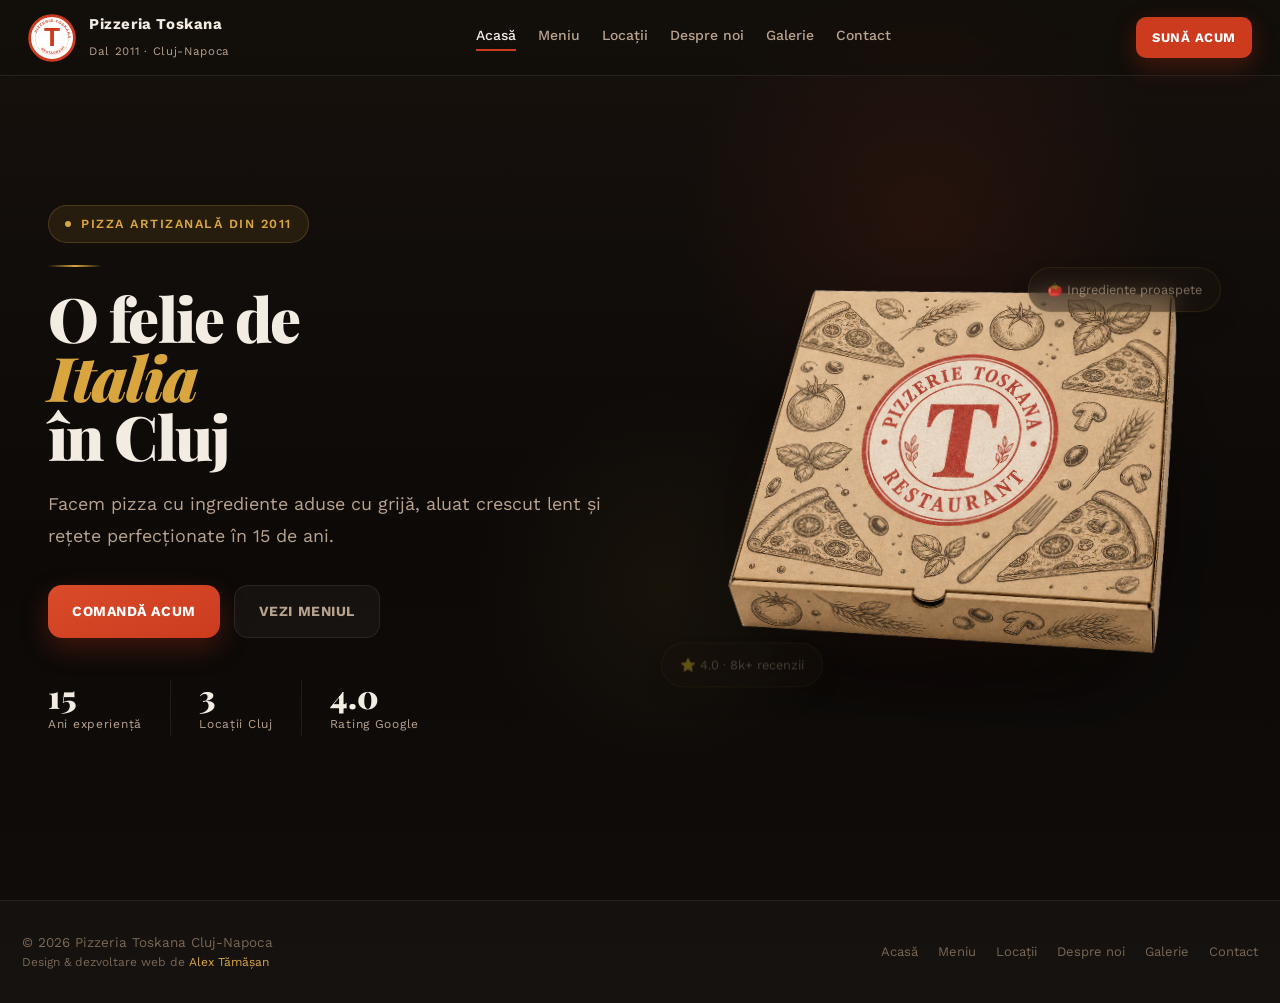
==== index.html @ be170513 "Fix HTML encoding issues in index.html" ====
<!DOCTYPE html>
<html lang="ro">
<head>
  <meta charset="UTF-8" />
  <meta name="viewport" content="width=device-width, initial-scale=1.0" />
  <title>Acasă — Pizzeria Toskana</title>
  <link rel="preconnect" href="https://fonts.googleapis.com">
  <link rel="preconnect" href="https://fonts.gstatic.com" crossorigin>
  <link href="https://fonts.googleapis.com/css2?family=Playfair+Display:ital,wght@0,700;0,900;1,700&family=Work+Sans:wght@300;400;500;600;700&display=swap" rel="stylesheet">
  <script src="https://cdnjs.cloudflare.com/ajax/libs/gsap/3.12.5/gsap.min.js"></script>
  <link rel="stylesheet" href="style.css" />
</head>
<body>
  <nav>
  <div class="nav-inner">
    <a href="index.html" class="brand">
      <svg class="brand-logo" viewBox="0 0 120 120" xmlns="http://www.w3.org/2000/svg" aria-label="Toskana">
        <circle cx="60" cy="60" r="56" fill="white" stroke="#cc3b1e" stroke-width="7"/>
        <circle cx="60" cy="60" r="42" fill="none" stroke="#cc3b1e" stroke-width="2" opacity=".2"/>
        <defs>
          <path id="bTA" d="M 20 60 A 40 40 0 0 1 100 60"/>
          <path id="bBA" d="M 20 60 A 40 40 0 0 0 100 60"/>
        </defs>
        <text x="60" y="79" text-anchor="middle" font-size="66" font-weight="900" font-family="Arial Black,Arial" fill="#cc3b1e">T</text>
        <text font-size="9.5" font-family="Arial,sans-serif" font-weight="700" letter-spacing="1.4" fill="#cc3b1e">
          <textPath href="#bTA" startOffset="10%">PIZZERIE TOSKANA</textPath>
        </text>
        <text font-size="8.8" font-family="Arial,sans-serif" font-weight="700" letter-spacing="1.1" fill="#cc3b1e">
          <textPath href="#bBA" startOffset="25%">RESTAURANT</textPath>
        </text>
      </svg>
      <div class="brand-text">
        <strong>Pizzeria Toskana</strong>
        <small>Dal 2011 · Cluj-Napoca</small>
      </div>
    </a>
    <div class="nav-links">
      <a href="index.html" class="active">Acasă</a>
      <a href="meniu.html">Meniu</a>
      <a href="locatii.html">Locații</a>
      <a href="despre.html">Despre noi</a>
      <a href="galerie.html">Galerie</a>
      <a href="contact.html">Contact</a>
    </div>
    <a href="tel:+40264000000" class="nav-cta">Sună acum</a>
    <button class="hamburger" id="hamburger" aria-label="Deschide meniu">
  <span></span>
  <span></span>
  <span></span>
</button>
  </div>
</nav>

  <section class="hero">
    <div class="hero-left">
      <div class="eyebrow">Pizza artizanală din 2011</div>
      <div class="gold-line"></div> 
      <h1>
        <span class="break">O felie de</span>
        <em>Italia</em>
        <span class="break">în Cluj</span>
      </h1>
      <p class="hero-lead">Facem pizza cu ingrediente aduse cu grijă, aluat crescut lent și rețete perfecționate în 15 de ani.</p>
      <div class="hero-actions">
        <a href="comanda.html" class="btn btn-primary">Comandă acum</a>
        <a href="meniu.html" class="btn btn-ghost">Vezi meniul</a>
      </div>
      <div class="hero-stats">
        <div class="stat"><div class="n">15</div><div class="l">Ani experiență</div></div>
        <div class="stat-div"></div>
        <div class="stat"><div class="n">3</div><div class="l">Locații Cluj</div></div>
        <div class="stat-div"></div>
        <div class="stat"><div class="n">4.0</div><div class="l">Rating Google</div></div>
      </div>
    </div>
    <div class="hero-right">
      <div class="box-stage">
        <div class="scene-glow"></div>
        <div class="box-shadow-floor"></div>
        <div class="pill-badge pill-1">🍅 Ingrediente proaspete</div>
        <div class="pill-badge pill-2">⭐ 4.0 · 8k+ recenzii</div>
        <div class="pizza-box-wrap">
          <img src="image.jpg" alt="Cutie pizza Toskana" width="768" height="768" class="pizza-box-image" />
        </div>
      </div>
    </div>
  </section>

<footer>
  <div class="footer-left">
    <p>© 2026 Pizzeria Toskana Cluj-Napoca</p>
    <p style="color:var(--faint);font-size:12px">Design & dezvoltare web de <span style="color:var(--gold)">Alex Tămășan</span></p>
  </div>
  <div class="footer-links">
    <a href="index.html">Acasă</a>
    <a href="meniu.html">Meniu</a>
    <a href="locatii.html">Locații</a>
    <a href="despre.html">Despre noi</a>
    <a href="galerie.html">Galerie</a>
    <a href="contact.html">Contact</a>
  </div>
</footer>

  <script>
  (function () {
    var burger = document.getElementById('hamburger');
    var navLinks = document.querySelector('.nav-links');
    if (burger && navLinks) {
      burger.addEventListener('click', function () {
        burger.classList.toggle('open');
        navLinks.classList.toggle('open');
      });
      navLinks.querySelectorAll('a').forEach(function (a) {
        a.addEventListener('click', function () {
          burger.classList.remove('open');
          navLinks.classList.remove('open');
        });
      });
    }
  })();
</script>

<script src="https://cdnjs.cloudflare.com/ajax/libs/gsap/3.12.5/gsap.min.js"></script>
<script>
  const intro = gsap.timeline({ delay: 0.2 });
  intro
    .from('.hero-left > *', { y: 22, opacity: 0, stagger: 0.1, duration: 0.72, ease: 'power3.out' })
    .from('.pizza-box-wrap', { y: 30, opacity: 0, duration: 0.95, ease: 'back.out(1.14)' }, '-=0.45')
    .from('.pill-badge', { y: 14, opacity: 0, stagger: 0.08, duration: 0.5, ease: 'power2.out' }, '-=0.35');

  gsap.to('.pizza-box-wrap', { y: -10, rotateZ: -1.2, duration: 3.1, ease: 'sine.inOut', repeat: -1, yoyo: true });
  gsap.to('.box-shadow-floor', { scaleX: 0.94, opacity: 0.78, duration: 3.1, ease: 'sine.inOut', repeat: -1, yoyo: true });
  gsap.to('.pizza-box-image', { rotateY: -5.5, rotateX: 8.5, duration: 3.1, ease: 'sine.inOut', repeat: -1, yoyo: true });
</script>
</body>
</html>
---- style.css ----
*, *::before, *::after { box-sizing: border-box; margin: 0; padding: 0; }
html { scroll-behavior: smooth; -webkit-font-smoothing: antialiased; }

:root {
  --bg: #100d0a; --bg2: #17110d; --bg3: #0c0907;
  --text: #f3ece3; --muted: #b8a38f; --faint: #7a6755;
  --red: #cc3b1e; --red2: #a82d14; --gold: #d8a53e;
  --line: rgba(255,255,255,.08); --lineg: rgba(216,165,62,.18);
  --shadow: 0 30px 80px rgba(0,0,0,.45);
  --font-d: 'Playfair Display', Georgia, serif;
  --font-b: 'Work Sans', sans-serif;
  --ease: cubic-bezier(.16,1,.3,1);
}

body {
  background:
    radial-gradient(circle at 72% 22%, rgba(204,59,30,.10), transparent 20%),
    radial-gradient(circle at 52% 58%, rgba(216,165,62,.06), transparent 22%),
    linear-gradient(180deg, var(--bg2), var(--bg3) 55%, var(--bg));
  color: var(--text); font-family: var(--font-b);
  overflow-x: hidden; line-height: 1.65; min-height: 100vh;
}

nav {
  position: fixed; top: 0; left: 0; width: 100%; z-index: 100;
  backdrop-filter: blur(18px) saturate(1.4);
  background: rgba(16,13,10,.55); border-bottom: 1px solid var(--line);
}

.nav-inner {
  max-width: 1280px; margin: 0 auto; padding: 12px 28px;
  display: flex; align-items: center; justify-content: space-between; gap: 24px;
}

.brand {
  display: flex; align-items: center; gap: 13px;
  text-decoration: none; color: var(--text); white-space: nowrap;
}

.brand-logo { width: 48px; height: 48px; flex-shrink: 0; }

.brand-text strong {
  display: block; font-size: 15px; font-weight: 700; letter-spacing: .04em;
}

.brand-text small {
  font-size: 11.5px; color: var(--muted); letter-spacing: .06em;
}

.nav-links { display: flex; gap: 22px; }

.nav-links a {
  color: var(--muted); text-decoration: none; font-size: 14px; font-weight: 500;
  transition: color .2s; padding-bottom: 2px; border-bottom: 2px solid transparent;
}

.nav-links a:hover { color: var(--text); }
.nav-links a.active { color: var(--text); border-bottom-color: var(--red); }

.nav-cta {
  background: var(--red); color: #fff; padding: 10px 16px; border-radius: 10px;
  font-size: 13px; font-weight: 700; letter-spacing: .04em; text-transform: uppercase;
  text-decoration: none; transition: .2s;
  box-shadow: 0 8px 24px rgba(204,59,30,.28); white-space: nowrap;
}

.nav-cta:hover { background: var(--red2); transform: translateY(-1px); }

/* HERO */
.hero {
  min-height: 100vh; max-width: 1380px; margin: 0 auto;
  padding: 110px 48px 70px;
  display: grid; grid-template-columns: 1.02fr .98fr; align-items: center; gap: 42px;
}

.hero-left { display: flex; flex-direction: column; align-items: flex-start; }

.eyebrow {
  display: inline-flex; align-items: center; gap: 10px; width: fit-content;
  margin-bottom: 22px; padding: 8px 16px; border-radius: 999px;
  font-size: 12.5px; letter-spacing: .12em; text-transform: uppercase; font-weight: 600;
  color: var(--gold); background: rgba(216,165,62,.1); border: 1px solid rgba(216,165,62,.22);
}

.eyebrow::before {
  content: ""; width: 6px; height: 6px; border-radius: 50%;
  background: var(--gold); display: block;
}

h1 {
  font-family: var(--font-d); font-weight: 900;
  font-size: clamp(2.7rem, 4.8vw, 5.9rem);
  line-height: .96; letter-spacing: -.03em; margin-bottom: 22px;
}

h1 em { color: var(--gold); font-style: italic; }
h1 .break { display: block; }

.hero-lead {
  color: var(--muted); font-size: clamp(1rem,1.4vw,1.12rem);
  max-width: 52ch; line-height: 1.76; margin-bottom: 34px;
}

.hero-actions { display: flex; gap: 14px; flex-wrap: wrap; margin-bottom: 42px; }

.btn {
  display: inline-flex; align-items: center; justify-content: center; gap: 9px;
  padding: 14px 24px; border-radius: 14px; font-size: 14px; font-weight: 700;
  letter-spacing: .04em; text-transform: uppercase; text-decoration: none;
  border: none; cursor: pointer; transition: all .22s var(--ease);
}

.btn-primary {
  background: linear-gradient(160deg,#d94b2a,var(--red));
  color: #fff; box-shadow: 0 10px 28px rgba(204,59,30,.28);
}

.btn-primary:hover {
  transform: translateY(-2px);
  box-shadow: 0 16px 34px rgba(204,59,30,.36);
}

.btn-ghost {
  background: rgba(255,255,255,.04); color: var(--muted); border: 1px solid var(--line);
}

.btn-ghost:hover { background: rgba(255,255,255,.07); color: var(--text); }

.hero-stats { display: flex; gap: 28px; flex-wrap: wrap; }

.stat .n {
  font-family: var(--font-d); font-size: 2rem; font-weight: 900; line-height: 1;
}

.stat .l {
  font-size: 12px; color: var(--muted); letter-spacing: .06em; margin-top: 3px;
}

.stat-div { width: 1px; background: var(--line); }

.hero-right {
  position: relative; display: flex; align-items: center; justify-content: center; min-height: 560px;
}

.box-stage {
  position: relative; width: min(720px,100%);
  display: flex; align-items: center; justify-content: center; perspective: 1600px;
}

.scene-glow {
  position: absolute; inset: 10% 6% 8% 6%;
  background: radial-gradient(circle at 50% 60%, rgba(204,59,30,.16) 0%, rgba(204,59,30,.08) 24%, transparent 62%);
  filter: blur(18px); pointer-events: none;
}

.box-shadow-floor {
  position: absolute; bottom: 9%; width: 66%; height: 56px; border-radius: 999px;
  background: radial-gradient(ellipse at center, rgba(0,0,0,.42) 0%, rgba(0,0,0,.18) 45%, transparent 75%);
  filter: blur(10px); transform: translateY(8px);
}

.pizza-box-wrap {
  position: relative; width: min(520px,72vw);
  transform-style: preserve-3d; will-change: transform;
  filter: drop-shadow(0 36px 60px rgba(0,0,0,.32));
}

.pizza-box-image {
  width: 100%; height: auto; display: block;
  transform: rotateX(9deg) rotateY(-7deg) rotateZ(-1deg);
  transform-style: preserve-3d; user-select: none; pointer-events: none;
}

.pill-badge {
  position: absolute; z-index: 3; padding: 11px 18px; border-radius: 999px;
  backdrop-filter: blur(12px); background: rgba(30,23,17,.76);
  border: 1px solid var(--lineg); box-shadow: 0 12px 28px rgba(0,0,0,.20);
  color: var(--muted); font-size: 12.8px; white-space: nowrap;
}

.pill-1 { top: 10%; right: 2%; animation: floatBadge1 5s ease-in-out infinite; }
.pill-2 { bottom: 10%; left: -2%; animation: floatBadge2 6s ease-in-out infinite; }

@keyframes floatBadge1 {
  0%,100% { transform: translateY(0); }
  50% { transform: translateY(-7px); }
}

@keyframes floatBadge2 {
  0%,100% { transform: translateY(0); }
  50% { transform: translateY(7px); }
}

/* PAGE INTERIOR */
.page-wrap { max-width: 1280px; margin: 0 auto; padding: 130px 48px 90px; }
.page-header { margin-bottom: 40px; }

.page-header h2 {
  font-family: var(--font-d); font-weight: 900;
  font-size: clamp(2.2rem,4vw,4.2rem); line-height: .97; margin-bottom: 14px;
}

.page-header h2 span { color: var(--gold); }

.page-header p { color: var(--muted); max-width: 64ch; line-height: 1.8; }

.gold-line {
  width: 54px; height: 2px; margin-bottom: 22px;
  background: linear-gradient(90deg,transparent,var(--gold),transparent);
}

.grid-3 { display: grid; grid-template-columns: repeat(3,1fr); gap: 18px; }
.grid-2 { display: grid; grid-template-columns: repeat(2,1fr); gap: 18px; }

.card {
  background: rgba(255,255,255,.03); border: 1px solid var(--line);
  border-radius: 22px; overflow: hidden; transition: border-color .22s, transform .22s;
}

.card:hover { border-color: rgba(216,165,62,.22); transform: translateY(-3px); }

.pizza-thumb {
  height: 180px;
  background: radial-gradient(circle at 30% 35%, rgba(255,255,255,.06), transparent 20%), linear-gradient(135deg,#2a1b12,#18110d);
  display: grid; place-items: center; font-size: 3.2rem;
}

.card-body { padding: 22px; }

.card-body h3 {
  font-family: var(--font-d); font-size: 1.5rem; margin-bottom: 8px;
}

.card-body p {
  color: var(--muted); font-size: .96rem; line-height: 1.75; margin-bottom: 14px;
}

.price-row {
  display: flex; align-items: center; justify-content: space-between; gap: 12px;
}

.price { color: var(--gold); font-weight: 700; font-size: 1rem; }

.chip {
  display: inline-flex; align-items: center; gap: 8px; padding: 7px 12px;
  border-radius: 999px; font-size: 12px; color: var(--gold);
  border: 1px solid rgba(216,165,62,.18);
  background: rgba(216,165,62,.08); margin-bottom: 12px;
}

.info-box {
  padding: 26px; border-radius: 22px;
  background: rgba(255,255,255,.03); border: 1px solid var(--line);
}

.info-box h3 {
  font-family: var(--font-d); font-size: 1.65rem; margin-bottom: 12px;
}

.info-box p { color: var(--muted); line-height: 1.8; }

.loc-card, .con-card, .ord-card {
  padding: 26px; border-radius: 22px;
  background: rgba(255,255,255,.03); border: 1px solid var(--line);
  transition: border-color .22s, transform .22s;
}

.loc-card:hover, .con-card:hover, .ord-card:hover {
  border-color: rgba(216,165,62,.22); transform: translateY(-3px);
}

.loc-card h3, .con-card h3, .ord-card h3 {
  font-family: var(--font-d); font-size: 1.45rem; margin-bottom: 10px;
}

.loc-card p, .con-card p, .ord-card p {
  color: var(--muted); line-height: 1.8; margin-bottom: 14px;
}

.link-bold { color: var(--text); text-decoration: none; font-weight: 600; }
.link-bold:hover { color: var(--gold); }

footer {
  padding: 30px 22px; background: rgba(255,255,255,.02);
  border-top: 1px solid var(--line);
  display: flex; justify-content: space-between; align-items: center; flex-wrap: wrap; gap: 20px;
}

footer p { color: var(--faint); font-size: 13.5px; }

.footer-links { display: flex; gap: 20px; flex-wrap: wrap; }

.footer-links a {
  color: var(--faint); font-size: 13px; text-decoration: none; transition: color .2s;
}

.footer-links a:hover { color: var(--muted); }

@media (max-width: 1100px) {
  .grid-3 { grid-template-columns: 1fr 1fr; }
}

/* ── HAMBURGER (mobile only) ── */
.hamburger {
  display: none;
  flex-direction: column;
  gap: 5px;
  background: none;
  border: none;
  cursor: pointer;
  padding: 6px;
  z-index: 200;
}

.hamburger span {
  display: block;
  width: 24px;
  height: 2px;
  background: var(--text);
  border-radius: 2px;
  transition: all .25s;
}

.hamburger.open span:nth-child(1) { transform: translateY(7px) rotate(45deg); }
.hamburger.open span:nth-child(2) { opacity: 0; }
.hamburger.open span:nth-child(3) { transform: translateY(-7px) rotate(-45deg); }

@media (max-width: 980px) {
  .hero {
    grid-template-columns: 1fr;
    padding: 92px 22px 44px;
    gap: 28px;
    text-align: center;
  }

  .hero-left { align-items: center; }
  .hero-lead, .hero-actions, .hero-stats { justify-content: center; text-align: center; }
  .hero-right { min-height: auto; }

  .pill-1, .pill-2 { display: none; }

  .page-wrap { padding: 96px 22px 60px; }
  .grid-3, .grid-2 { grid-template-columns: 1fr; }
  h1, .page-header h2 { font-size: clamp(2.35rem,9vw,3.9rem); }

  .hamburger { display: flex; }

  .nav-links {
    display: none;
    position: fixed;
    top: 72px;
    left: 0;
    width: 100%;
    flex-direction: column;
    background: rgba(16,13,10,.97);
    border-bottom: 1px solid var(--line);
    padding: 12px 22px 20px;
    gap: 0;
    z-index: 99;
  }

  .nav-links.open { display: flex; }

  .nav-links a {
    font-size: 16px;
    padding: 13px 0;
    border-bottom: 1px solid var(--line);
    color: var(--muted);
  }

  .nav-links a:last-child { border-bottom: none; }

  .nav-cta {
    font-size: 13px;
    padding: 9px 14px;
  }
}

@media (max-width: 500px) {
  footer {
    padding: 16px 22px;
    flex-direction: column;
    align-items: flex-start;
  }
}
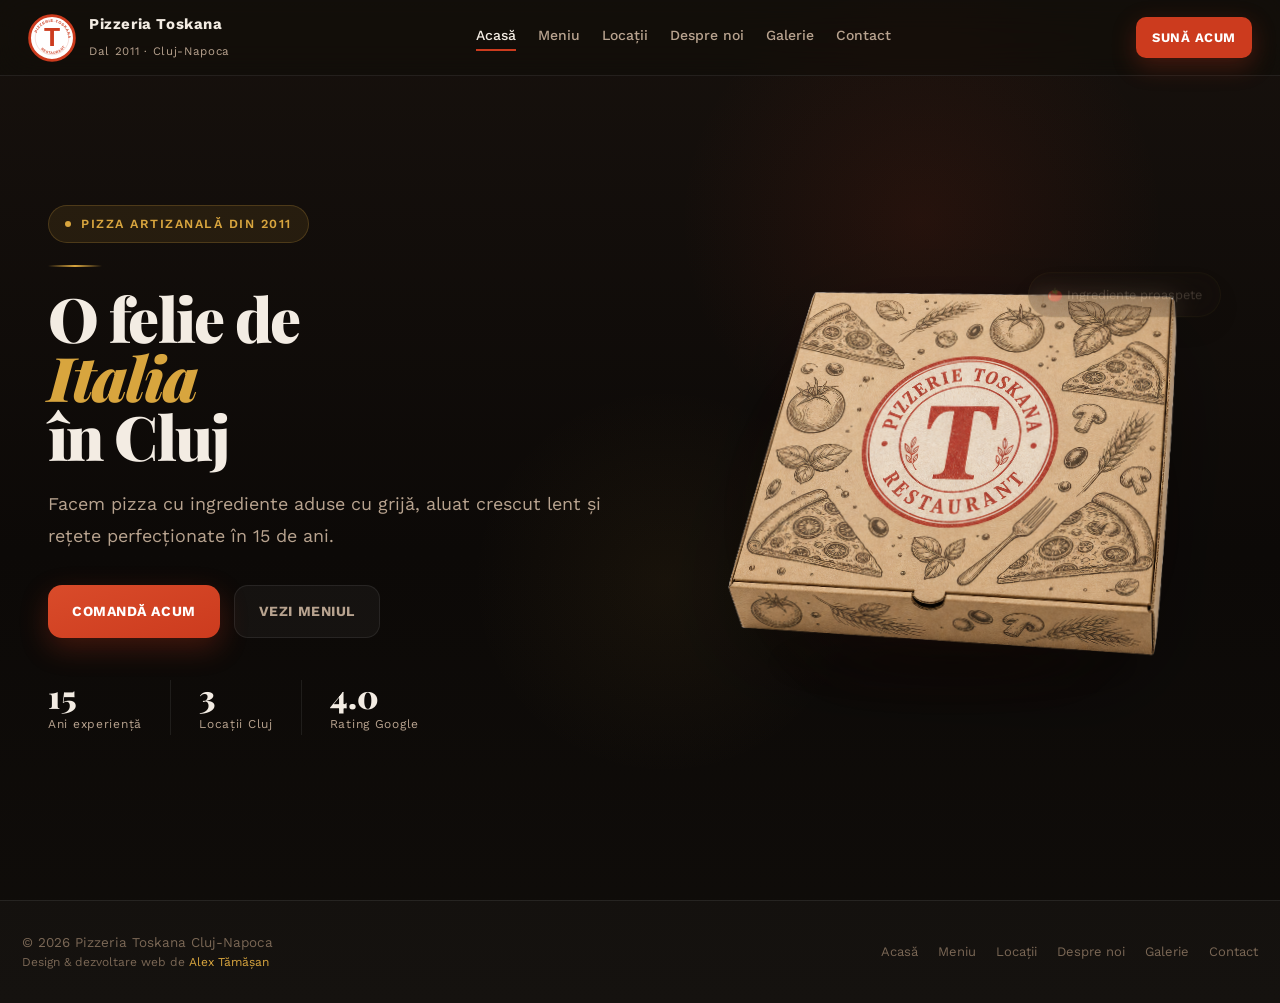
==== commit 4d0f3563: "Add Google site verification meta tag Added Google site verification meta tag to the head section." ====
--- a/index.html
+++ b/index.html
@@ -1,6 +1,7 @@
 <!DOCTYPE html>
 <html lang="ro">
 <head>
+  <meta name="google-site-verification" content="JCuMqE-SgMm1E-FUqmOGj-Zpsaaq8uS-o_ZOvUH11Kg" />
   <meta charset="UTF-8" />
   <meta name="viewport" content="width=device-width, initial-scale=1.0" />
   <title>Acasă — Pizzeria Toskana</title>
--- a/style.css
+++ b/style.css
@@ -336,8 +336,6 @@
   .hero-left { align-items: center; }
   .hero-lead, .hero-actions, .hero-stats { justify-content: center; text-align: center; }
   .hero-right { min-height: auto; }
-
-  .pill-1, .pill-2 { display: none; }
 
   .page-wrap { padding: 96px 22px 60px; }
   .grid-3, .grid-2 { grid-template-columns: 1fr; }
@@ -382,4 +380,4 @@
     flex-direction: column;
     align-items: flex-start;
   }
-}+}
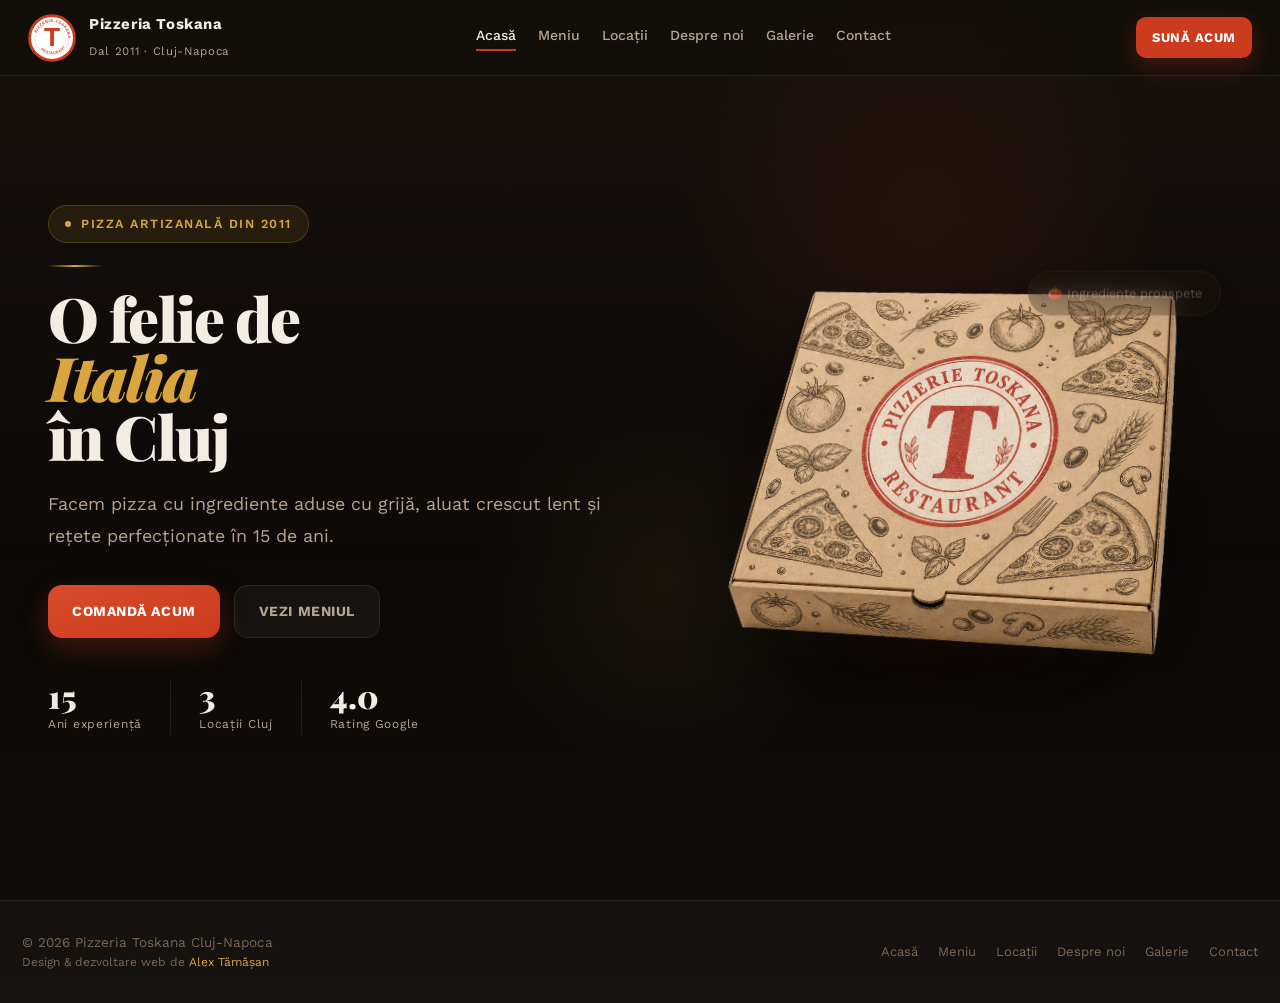
==== commit 04df1a8e: "Fix HTML encoding issues in index.html" ====
--- a/index.html
+++ b/index.html
@@ -10,6 +10,7 @@
   <link href="https://fonts.googleapis.com/css2?family=Playfair+Display:ital,wght@0,700;0,900;1,700&family=Work+Sans:wght@300;400;500;600;700&display=swap" rel="stylesheet">
   <script src="https://cdnjs.cloudflare.com/ajax/libs/gsap/3.12.5/gsap.min.js"></script>
   <link rel="stylesheet" href="style.css" />
+  <meta name="google-site-verification" content="JCuMqE-SgMm1E-FUqmOGj-Zpsaaq8uS-o_ZOvUH11Kg" />
 </head>
 <body>
   <nav>
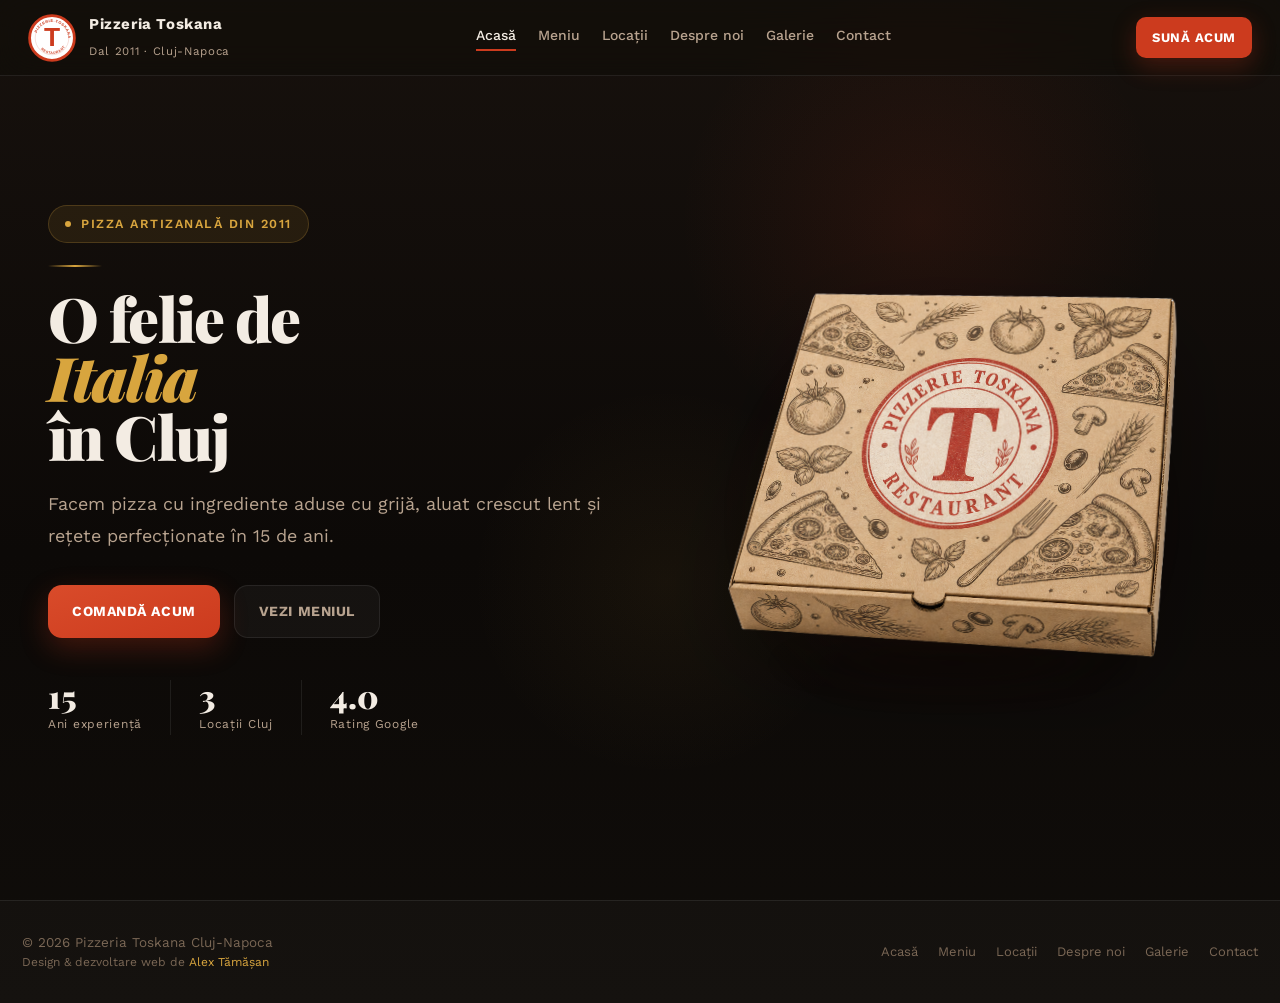
==== commit 99d29f38: "Refactor index.html for improved SEO and structure Updated HTML structure and meta tags for SEO." ====
--- a/index.html
+++ b/index.html
@@ -1,16 +1,36 @@
 <!DOCTYPE html>
 <html lang="ro">
 <head>
-  <meta name="google-site-verification" content="JCuMqE-SgMm1E-FUqmOGj-Zpsaaq8uS-o_ZOvUH11Kg" />
   <meta charset="UTF-8" />
   <meta name="viewport" content="width=device-width, initial-scale=1.0" />
-  <title>Acasă — Pizzeria Toskana</title>
+
+  <link rel="icon" type="image/png" href="favicon.png" />
+  <link rel="apple-touch-icon" href="favicon.png" />
+  <meta name="theme-color" content="#100d0a" />
+
+  <title>Pizzeria Toskana Cluj-Napoca — Pizza Artizanală din 2011</title>
+  <meta name="description" content="Pizza artizanală cu aluat crescut lent și ingrediente proaspete, în Cluj-Napoca din 2011. Comandă online sau vino în una din cele 3 locații Toskana." />
+  <meta name="robots" content="index, follow" />
+  <link rel="canonical" href="https://autohelper213.github.io/site/index.html" />
+
+  <meta property="og:type" content="website" />
+  <meta property="og:title" content="Pizzeria Toskana Cluj-Napoca — Pizza Artizanală din 2011" />
+  <meta property="og:description" content="Pizza artizanală cu aluat crescut lent și ingrediente proaspete, în Cluj-Napoca din 2011. Comandă online sau vino în una din cele 3 locații Toskana." />
+  <meta property="og:image" content="https://autohelper213.github.io/site/favicon.png" />
+  <meta property="og:url" content="https://autohelper213.github.io/site/index.html" />
+  <meta property="og:locale" content="ro_RO" />
+  <meta property="og:site_name" content="Pizzeria Toskana" />
+
+  <meta name="twitter:card" content="summary_large_image" />
+  <meta name="twitter:title" content="Pizzeria Toskana Cluj-Napoca" />
+  <meta name="twitter:description" content="Pizza artizanală cu aluat crescut lent și ingrediente proaspete, în Cluj-Napoca din 2011." />
+  <meta name="twitter:image" content="https://autohelper213.github.io/site/favicon.png" />
+
   <link rel="preconnect" href="https://fonts.googleapis.com">
   <link rel="preconnect" href="https://fonts.gstatic.com" crossorigin>
   <link href="https://fonts.googleapis.com/css2?family=Playfair+Display:ital,wght@0,700;0,900;1,700&family=Work+Sans:wght@300;400;500;600;700&display=swap" rel="stylesheet">
   <script src="https://cdnjs.cloudflare.com/ajax/libs/gsap/3.12.5/gsap.min.js"></script>
   <link rel="stylesheet" href="style.css" />
-  <meta name="google-site-verification" content="JCuMqE-SgMm1E-FUqmOGj-Zpsaaq8uS-o_ZOvUH11Kg" />
 </head>
 <body>
   <nav>
@@ -44,7 +64,7 @@
       <a href="galerie.html">Galerie</a>
       <a href="contact.html">Contact</a>
     </div>
-    <a href="tel:+40264000000" class="nav-cta">Sună acum</a>
+    <a href="tel:+40742317282" class="nav-cta">Sună acum</a>
     <button class="hamburger" id="hamburger" aria-label="Deschide meniu">
   <span></span>
   <span></span>
@@ -104,35 +124,39 @@
 </footer>
 
   <script>
-  (function () {
-    var burger = document.getElementById('hamburger');
-    var navLinks = document.querySelector('.nav-links');
-    if (burger && navLinks) {
-      burger.addEventListener('click', function () {
-        burger.classList.toggle('open');
+    const intro = gsap.timeline({ delay: 0.2 });
+    intro
+      .from('.hero-left > *', { y: 22, opacity: 0, stagger: 0.1, duration: 0.72, ease: 'power3.out' })
+      .from('.pizza-box-wrap', { y: 30, opacity: 0, duration: 0.95, ease: 'back.out(1.14)' }, '-=0.45')
+      .from('.pill-badge', { y: 14, opacity: 0, stagger: 0.08, duration: 0.5, ease: 'power2.out' }, '-=0.35');
+    gsap.to('.pizza-box-wrap', { y: -10, rotateZ: -1.2, duration: 3.1, ease: 'sine.inOut', repeat: -1, yoyo: true });
+    gsap.to('.box-shadow-floor', { scaleX: 0.94, opacity: 0.78, duration: 3.1, ease: 'sine.inOut', repeat: -1, yoyo: true });
+    gsap.to('.pizza-box-image', { rotateY: -5.5, rotateX: 8.5, duration: 3.1, ease: 'sine.inOut', repeat: -1, yoyo: true });
+    const burger = document.getElementById('hamburger');
+    const navLinks = document.querySelector('.nav-links');
+    if (burger) {
+      burger.addEventListener('click', () => {
         navLinks.classList.toggle('open');
       });
-      navLinks.querySelectorAll('a').forEach(function (a) {
-        a.addEventListener('click', function () {
-          burger.classList.remove('open');
-          navLinks.classList.remove('open');
+    }
+    (function () {
+      var burger = document.getElementById('hamburger');
+      var navLinks = document.querySelector('.nav-links');
+
+      if (burger && navLinks) {
+        burger.addEventListener('click', function () {
+          burger.classList.toggle('open');
+          navLinks.classList.toggle('open');
         });
-      });
-    }
-  })();
-</script>
 
-<script src="https://cdnjs.cloudflare.com/ajax/libs/gsap/3.12.5/gsap.min.js"></script>
-<script>
-  const intro = gsap.timeline({ delay: 0.2 });
-  intro
-    .from('.hero-left > *', { y: 22, opacity: 0, stagger: 0.1, duration: 0.72, ease: 'power3.out' })
-    .from('.pizza-box-wrap', { y: 30, opacity: 0, duration: 0.95, ease: 'back.out(1.14)' }, '-=0.45')
-    .from('.pill-badge', { y: 14, opacity: 0, stagger: 0.08, duration: 0.5, ease: 'power2.out' }, '-=0.35');
-
-  gsap.to('.pizza-box-wrap', { y: -10, rotateZ: -1.2, duration: 3.1, ease: 'sine.inOut', repeat: -1, yoyo: true });
-  gsap.to('.box-shadow-floor', { scaleX: 0.94, opacity: 0.78, duration: 3.1, ease: 'sine.inOut', repeat: -1, yoyo: true });
-  gsap.to('.pizza-box-image', { rotateY: -5.5, rotateX: 8.5, duration: 3.1, ease: 'sine.inOut', repeat: -1, yoyo: true });
-</script>
+        navLinks.querySelectorAll('a').forEach(function (a) {
+          a.addEventListener('click', function () {
+            burger.classList.remove('open');
+            navLinks.classList.remove('open');
+          });
+        });
+      }
+    })();
+  </script>
 </body>
 </html>
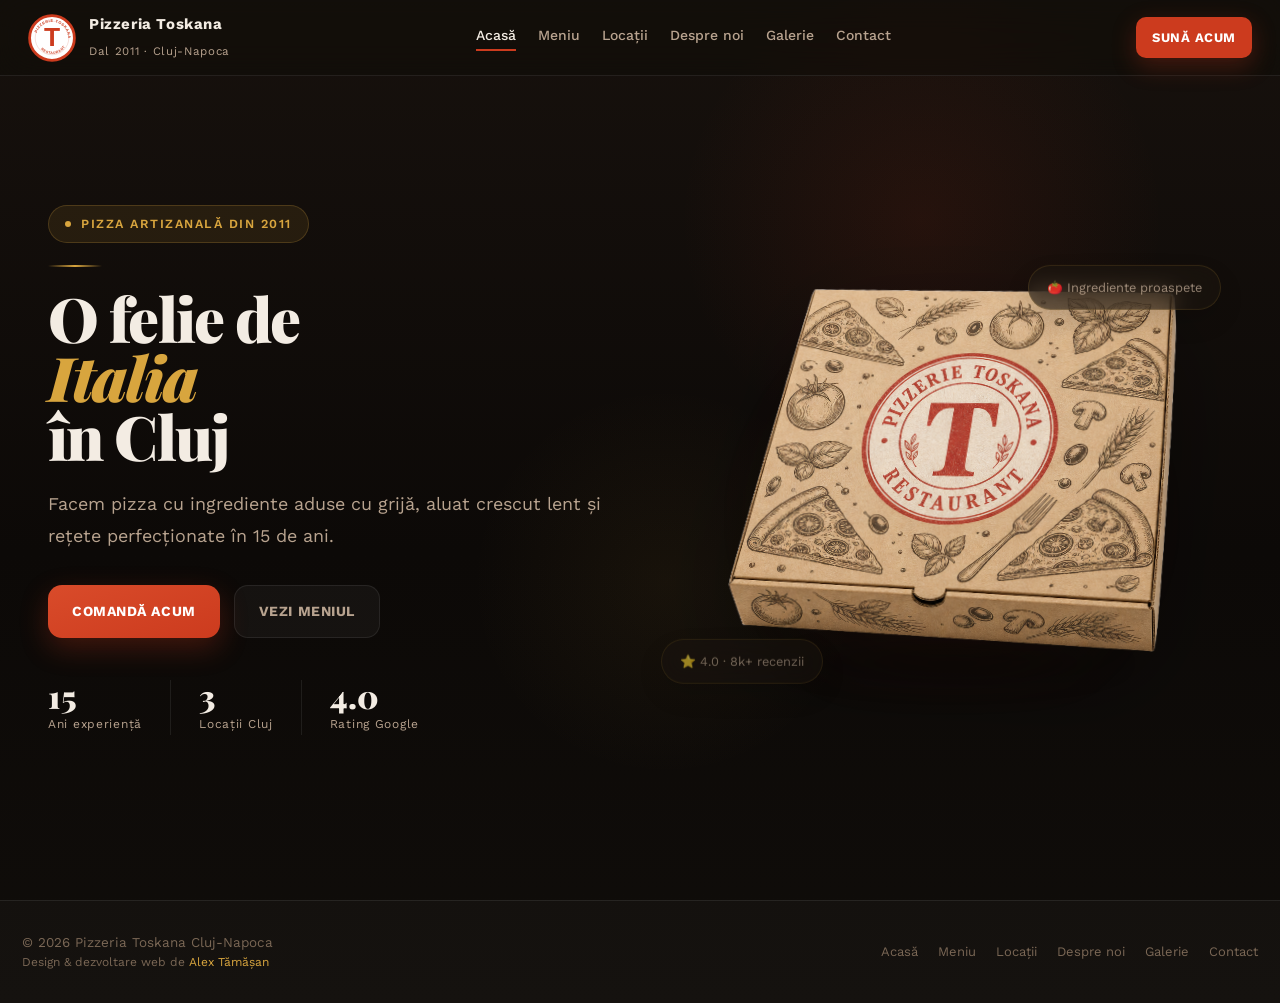
==== commit 9dd13b76: "Add files via upload" ====
--- a/index.html
+++ b/index.html
@@ -159,4 +159,4 @@
     })();
   </script>
 </body>
-</html>
+</html>
--- a/style.css
+++ b/style.css
@@ -380,4 +380,4 @@
     flex-direction: column;
     align-items: flex-start;
   }
-}
+}
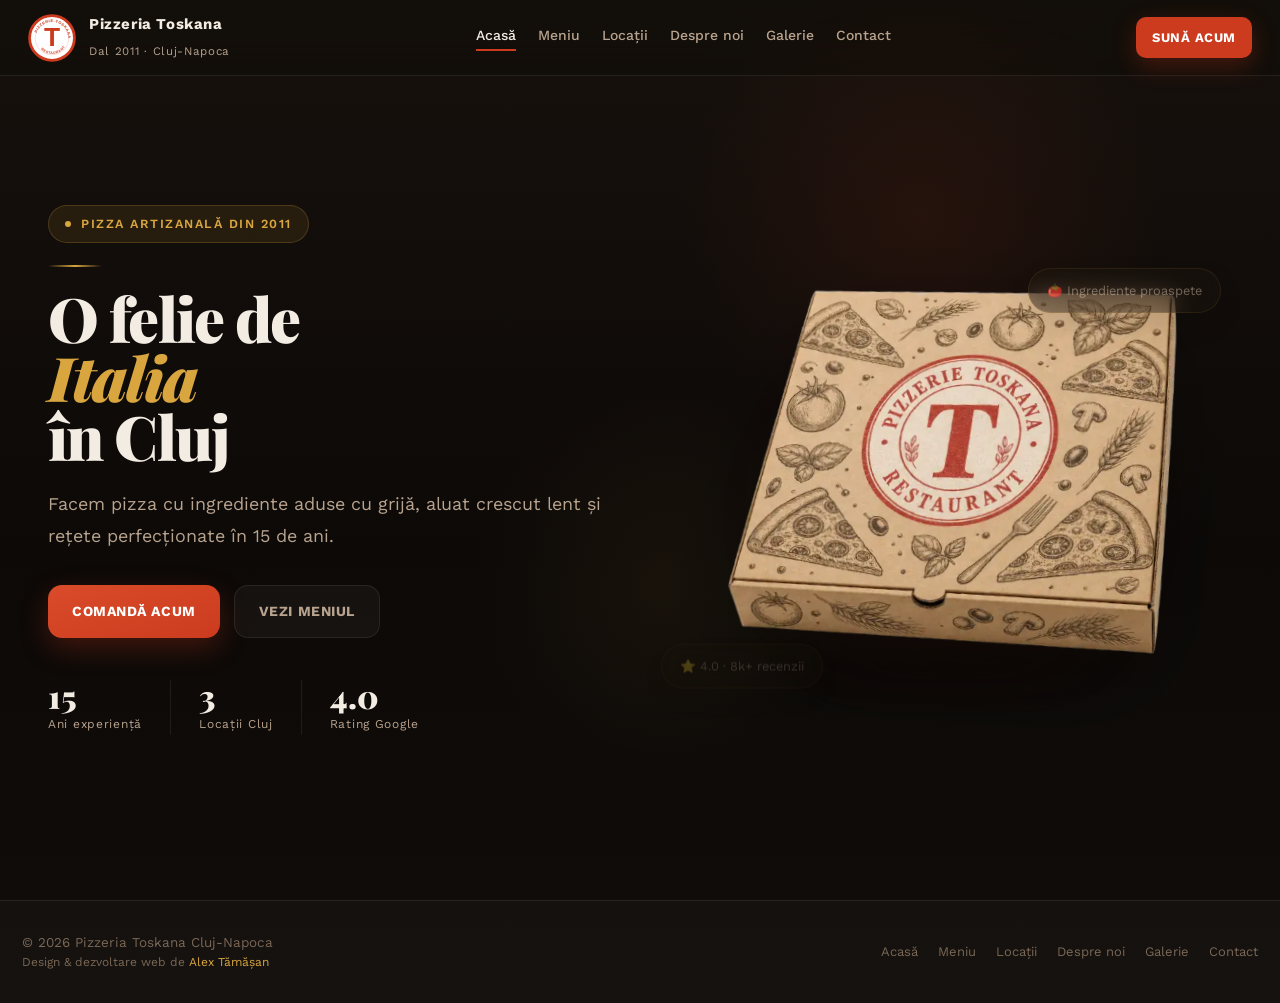
==== commit 80e6ba02: "Restore index.html content Restored original HTML content after removal." ====
--- a/index.html
+++ b/index.html
@@ -102,7 +102,7 @@
         <div class="pill-badge pill-1">🍅 Ingrediente proaspete</div>
         <div class="pill-badge pill-2">⭐ 4.0 · 8k+ recenzii</div>
         <div class="pizza-box-wrap">
-          <img src="image.jpg" alt="Cutie pizza Toskana" width="768" height="768" class="pizza-box-image" />
+          <img src="image.webp" alt="Cutie pizza Toskana" width="768" height="768" class="pizza-box-image" />
         </div>
       </div>
     </div>
@@ -159,4 +159,4 @@
     })();
   </script>
 </body>
-</html>+</html>
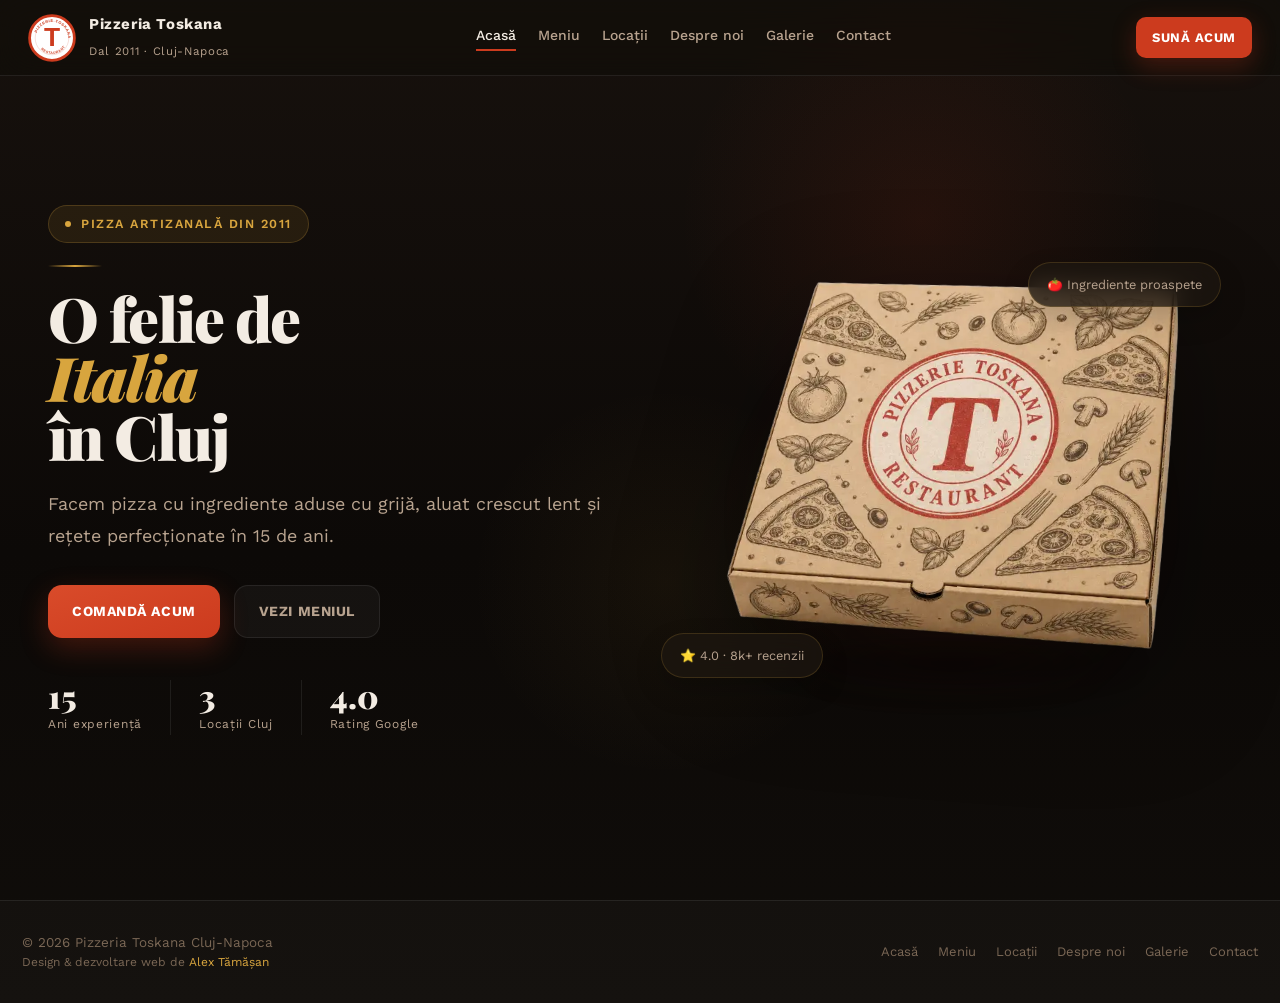
==== commit 9171d2df: "Fix HTML encoding issues in index.html" ====
--- a/index.html
+++ b/index.html
@@ -29,7 +29,7 @@
   <link rel="preconnect" href="https://fonts.googleapis.com">
   <link rel="preconnect" href="https://fonts.gstatic.com" crossorigin>
   <link href="https://fonts.googleapis.com/css2?family=Playfair+Display:ital,wght@0,700;0,900;1,700&family=Work+Sans:wght@300;400;500;600;700&display=swap" rel="stylesheet">
-  <script src="https://cdnjs.cloudflare.com/ajax/libs/gsap/3.12.5/gsap.min.js"></script>
+  <script src="https://cdnjs.cloudflare.com/ajax/libs/gsap/3.12.5/gsap.min.js" defer></script>
   <link rel="stylesheet" href="style.css" />
 </head>
 <body>
